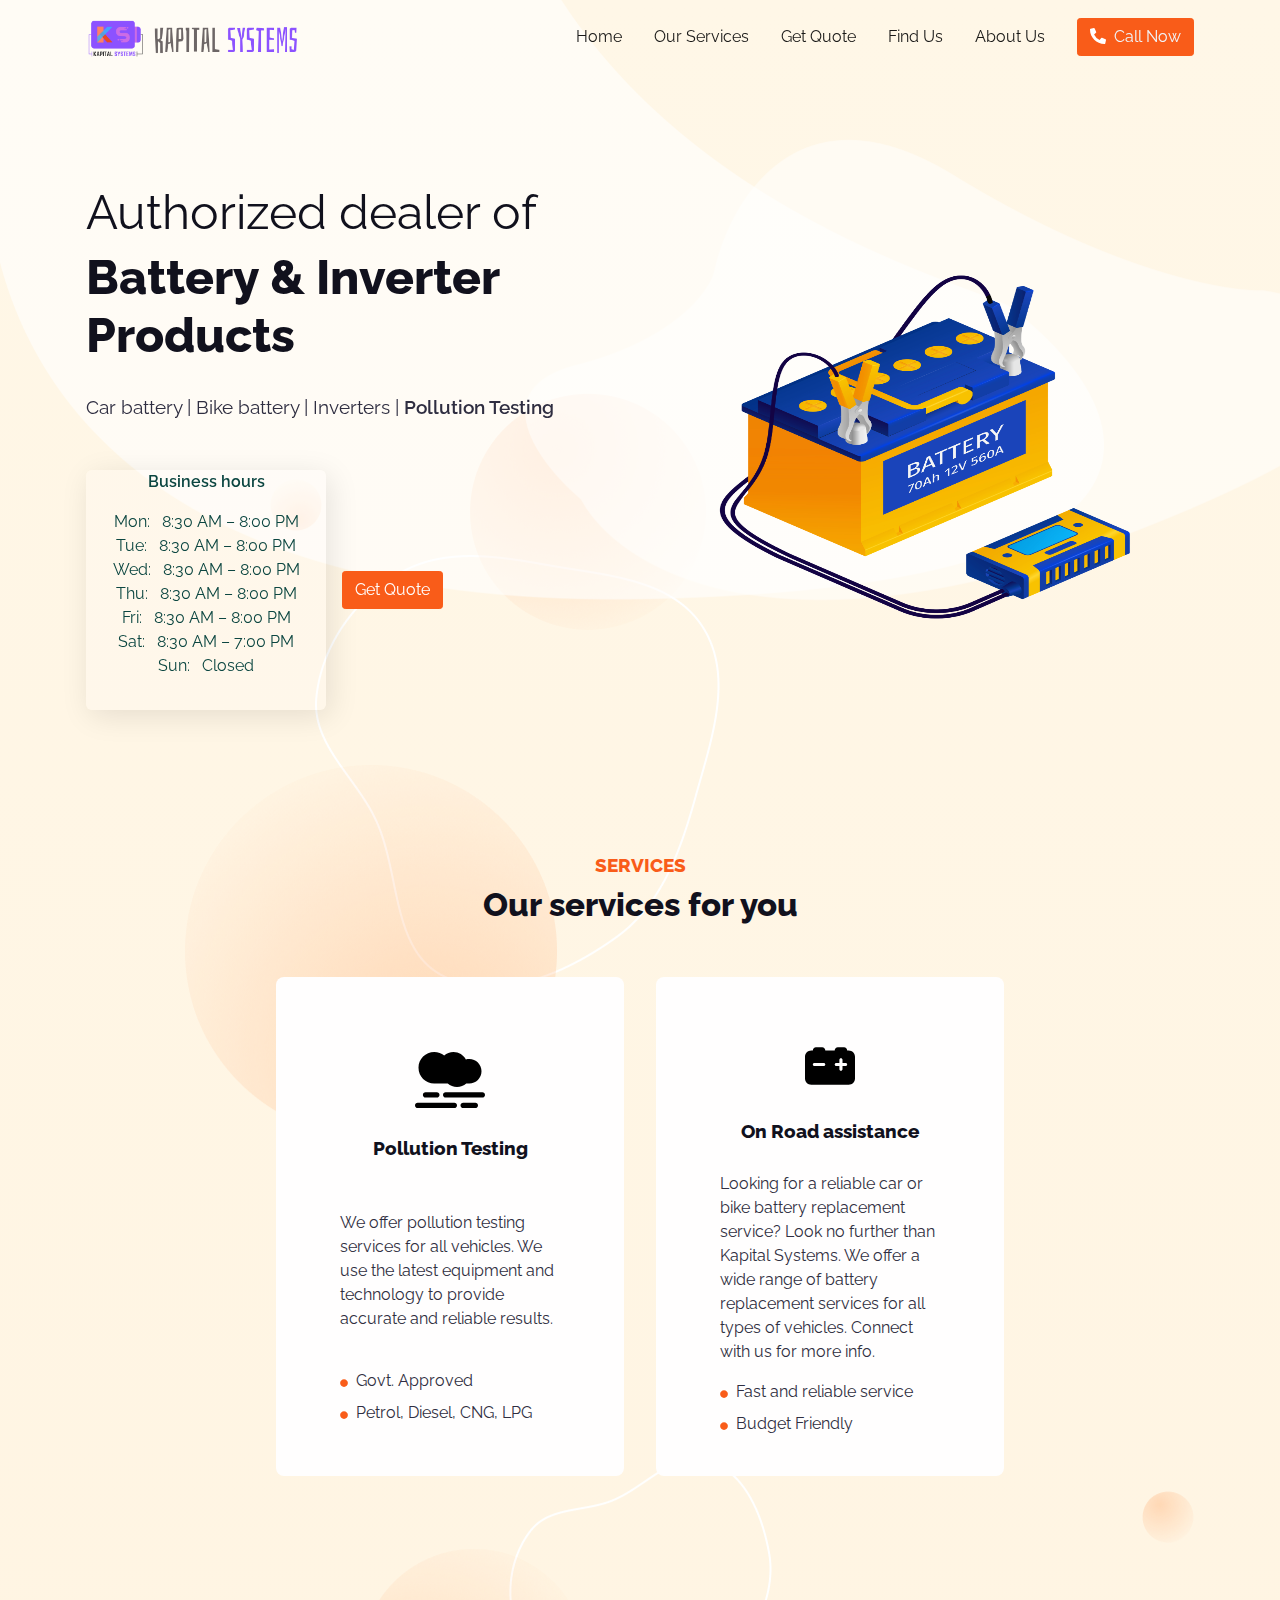
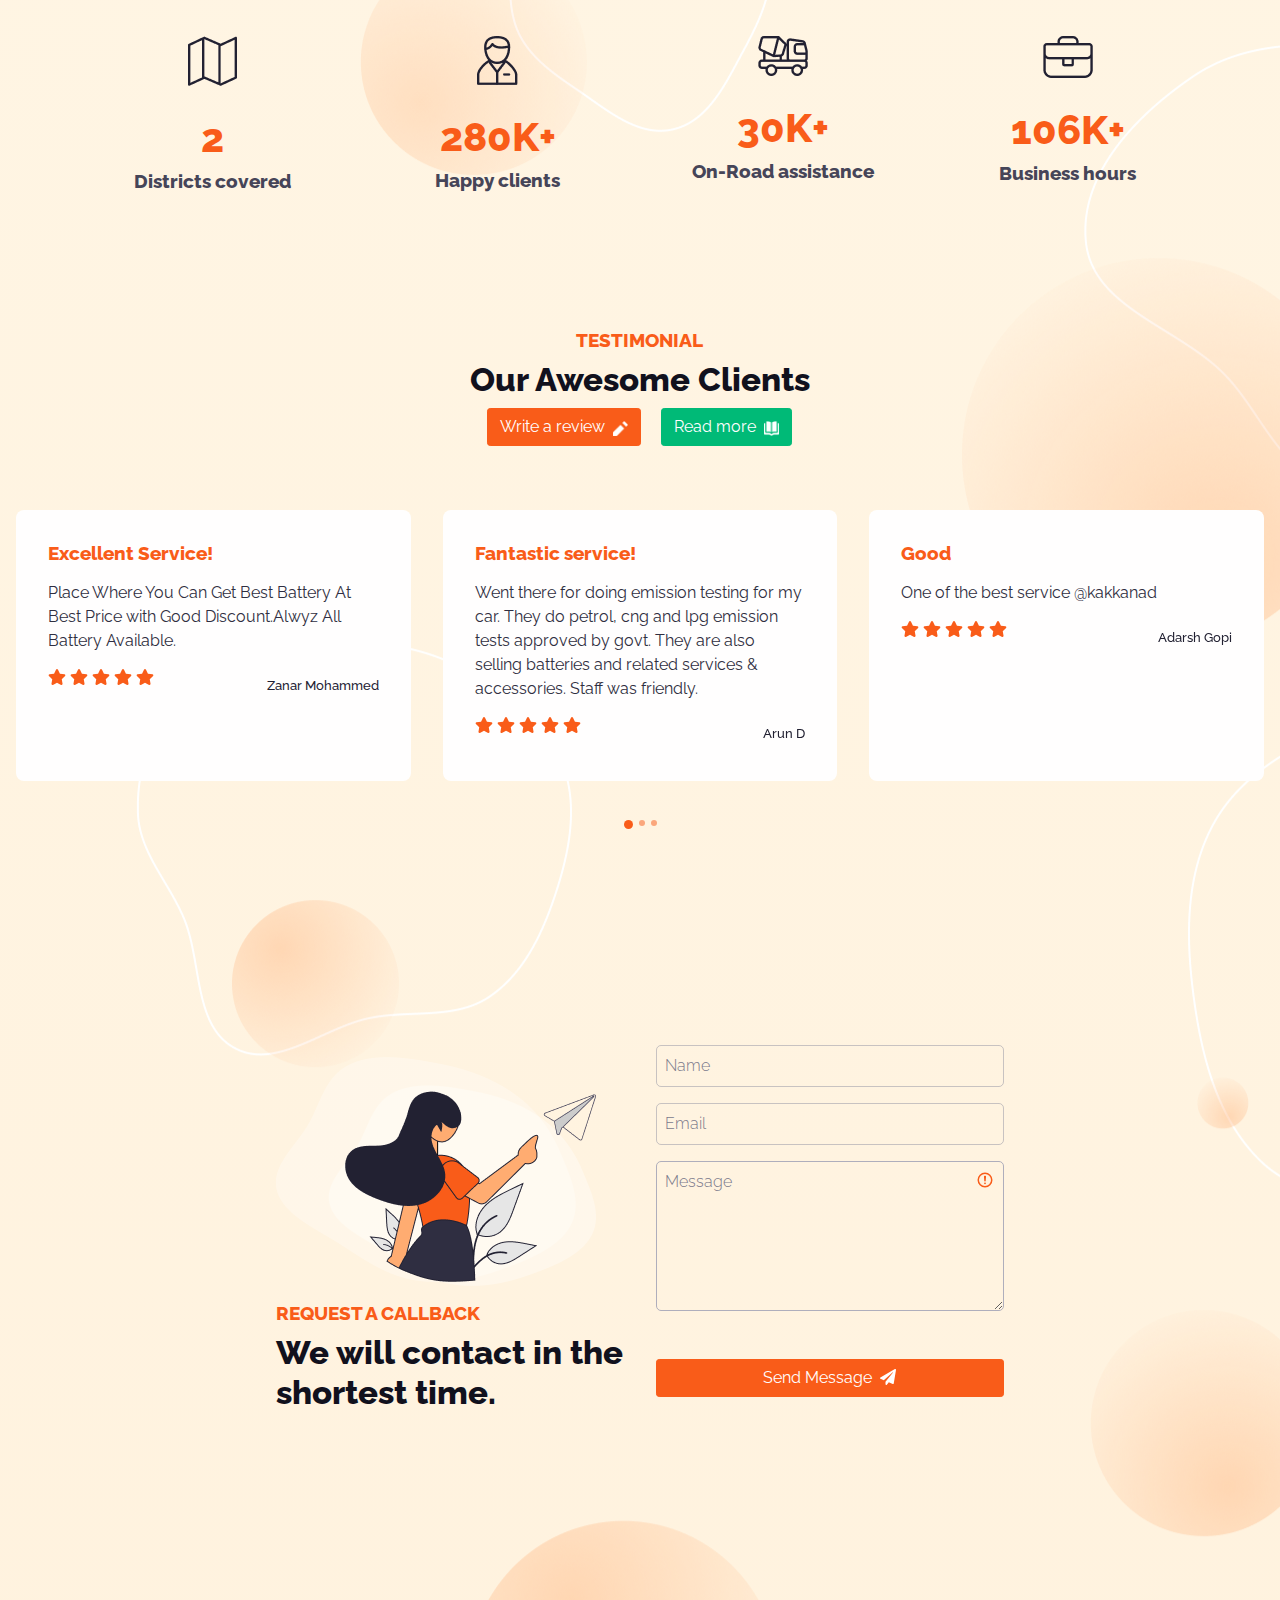
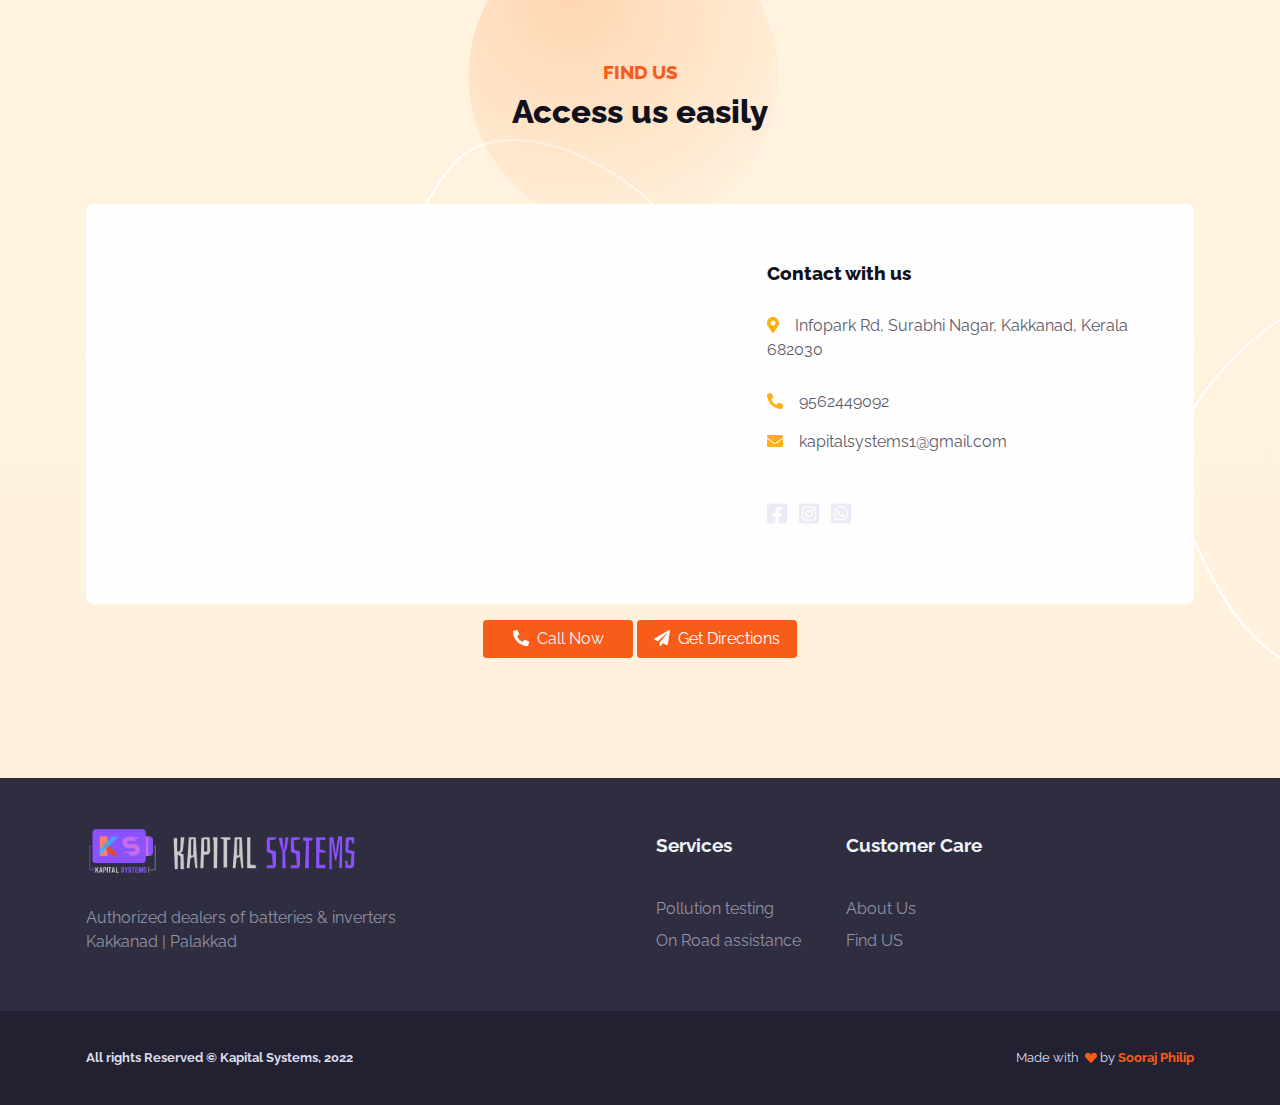
==== index.html @ 6e8b3063 "Delete unwanted files | Html changes" ====
<!DOCTYPE html>
<html lang="en-US" dir="ltr">
  <head>
    <meta charset="utf-8">
    <meta http-equiv="X-UA-Compatible" content="IE=edge">
    <meta name="viewport" content="width=device-width, initial-scale=1">
    <title>Kapital Systems | Battery Store &amp; Pollution Testing Centre</title>
    <meta name="msapplication-TileImage" content="assets/img/favicons/mstile-150x150.png">
    <meta name="theme-color" content="#ffffff">
    <link rel="icon" href="assets/img/logo/kapital_systems_white_logo.png" type="image/png">
    <link href="assets/css/theme.css" rel="stylesheet" />
  </head>
  <body>
    <main class="main" id="top">
      <nav class="navbar navbar-expand-lg navbar-light fixed-top py-3 d-block" data-navbar-on-scroll="data-navbar-on-scroll">
        <div class="container"><a class="navbar-brand" href="index.html"><img src="assets/img/logo/kapital_systems_black.png" height="40" alt="logo" class="me-3" /></a>
          <button class="navbar-toggler" type="button" data-bs-toggle="collapse" data-bs-target="#navbarSupportedContent" aria-controls="navbarSupportedContent" aria-expanded="false" aria-label="Toggle navigation"><span class="navbar-toggler-icon"> </span></button>
          <div class="collapse navbar-collapse border-top border-lg-0 mt-4 mt-lg-0" id="navbarSupportedContent">
            <ul class="navbar-nav ms-auto pt-2 pt-lg-0 font-base">
              <li class="nav-item px-2"><a class="nav-link" aria-current="page" href="index.html">Home</a></li>
              <li class="nav-item px-2"><a class="nav-link" href="#services">Our Services</a></li>
              <!-- <li class="nav-item px-2"><a class="nav-link" href="">Get Quote</a></li> -->
              <li class="nav-item px-2"><a class="nav-link" href="#" data-bs-toggle="modal" data-bs-target="#getQuoteModal">Get Quote</a>
              <li class="nav-item px-2"><a class="nav-link" href="#findUs">Find Us</a></li>
              <li class="nav-item px-2"><a class="nav-link" href="about.html">About Us</a></li>
            </ul>
            <!-- <div class="dropdown d-none d-lg-block">
              <button class="btn bg-soft-warning ms-2" id="dropdownMenuButton1" type="submit" data-bs-toggle="dropdown" aria-expanded="false"><i class="fas fa-search text-warning"></i></button>
              <div class="dropdown-menu dropdown-menu-lg-end p-0 rounded" aria-labelledby="dropdownMenuButton1" style="top:55px">
                <form>
                  <input class="form-control border-200" type="search" placeholder="Search" aria-label="Search" style="background:#FDF1DF;" />
                </form>
              </div>
            </div> -->
            <button class="btn btn-primary order-1 order-lg-0 ms-lg-3" type="submit"><i class="fas fa-phone-alt me-2"></i><a class="text-light" href="tel:9562449092">Call Now</a></button>
          </div>
        </div>
      </nav>
      <section class="py-xxl-10 pb-0" id="home">
        <div class="bg-holder bg-size" style="background-image:url(assets/img/gallery/hero-header-bg.png);background-position:top center;background-size:cover;">
        </div>
        <div class="container">
          <div class="row align-items-center">
            <div class="col-md-5 col-xl-6 col-xxl-7 order-0 order-md-1 text-end"><img class="pt-7 pt-md-0 w-100" src="assets/img/illustrations/hero.png" alt="hero-header" height="400" /></div>
            <div class="col-md-75 col-xl-6 col-xxl-5 text-md-start text-center py-6">
              <h1 class="fw-normal fs-6 fs-xxl-7">Authorized dealer of </h1>
              <h1 class="fw-bolder fs-6 fs-xxl-7 mb-2">Battery & Inverter Products</h1>
              <p class="fs-1 mt-4 mb-5">Car battery | Bike battery | Inverters | <strong>Pollution Testing</strong></p>
              <div class="d-flex align-items-center">
                <div class="floating-box">
                  <ul class="list-unstyled text-center">
                    <p><strong>Business hours</strong></p>
                    <li id="mon-active">
                      <span>Mon:</span>
                      <span class="ms-2">8:30 AM – 8:00 PM</span></li>
                    <li id="tue-active">
                      <span>Tue:</span>
                      <span class="ms-2">8:30 AM – 8:00 PM</span></li>
                    <li id="wed-active">
                      <span>Wed:</span>
                      <span class="ms-2">8:30 AM – 8:00 PM</span></li>
                    <li id="thu-active">
                      <span>Thu:</span>
                      <span class="ms-2">8:30 AM – 8:00 PM</span></li>
                    <li id="fri-active">
                      <span>Fri:</span>
                      <span class="ms-2">8:30 AM – 8:00 PM</span></li>
                    <li id="sat-active">
                      <span>Sat:</span>
                      <span class="ms-2">8:30 AM – 7:00 PM</span></li>
                    <li id="sun-active">
                      <span>Sun:</span>
                      <span class="ms-2">Closed</span>
                    </li>
                  </ul>
                </div>
                <a class="btn btn-primary ms-3" href="#" data-bs-toggle="modal" data-bs-target="#getQuoteModal">Get Quote</a>
              </div>
            </div>
          </div>
        </div>
      </section>
      <section class="py-7" id="services" container-xl="container-xl">
        <div class="container">
          <div class="row justify-content-center">
            <div class="col-md-8 col-lg-5 text-center mb-3">
              <h5 class="text-danger">SERVICES</h5>
              <h2>Our services for you</h2>
            </div>
          </div>
          <div class="row h-100 justify-content-center">
            <div class="col-md-4 pt-4 px-md-2 px-lg-3">
              <div class="card h-100 px-lg-5 card-span">
                <div class="card-body d-flex flex-column justify-content-around">
                  <div class="text-center pt-5"><img class="img-fluid" src="assets/img/icons/smog-solid.svg" alt="Icon" width="70" />
                    <h5 class="my-4">Pollution Testing</h5>
                  </div>
                  <p>We offer pollution testing services for all vehicles. We use the latest equipment and technology to provide accurate and reliable results.</p>
                  <ul class="list-unstyled">
                    <li class="mb-2"><span class="me-2"><i class="fas fa-circle text-primary" style="font-size:.5rem"></i></span>Govt. Approved
                    </li>
                    <li class="mb-2"><span class="me-2"><i class="fas fa-circle text-primary" style="font-size:.5rem"></i></span>Petrol, Diesel, CNG, LPG
                    </li>
                  </ul>
                </div>
              </div>
            </div>
            <div class="col-md-4 pt-4 px-md-2 px-lg-3">
              <div class="card h-100 px-lg-5 card-span">
                <div class="card-body d-flex flex-column justify-content-around">
                  <div class="text-center pt-5"><img class="img-fluid" src="assets/img/icons/car-battery-solid.svg" alt="Icon" width="50" />
                    <h5 class="my-4">On Road assistance</h5>
                  </div>
                  <p>Looking for a reliable car or bike battery replacement service? Look no further than Kapital Systems. We offer a wide range of battery replacement services for all types of vehicles. Connect with us for more info.</p>
                  <ul class="list-unstyled">
                    <li class="mb-2"><span class="me-2"><i class="fas fa-circle text-primary" style="font-size:.5rem"></i></span>Fast and reliable service
                    </li>
                    <li class="mb-2"><span class="me-2"><i class="fas fa-circle text-primary" style="font-size:.5rem"></i></span>Budget Friendly
                    </li>
                  </ul>
                </div>
              </div>
            </div>
          </div>
        </div>
      </section>
      <section class="pt-7 pb-0">
        <div class="container">
          <div class="row">
            <div class="col-6 col-lg mb-5">
              <div class="text-center"><img src="assets/img/icons/states.png" alt="..." />
                <h1 class="text-primary mt-4">2</h1>
                <h5 class="text-800">Districts covered</h5>
              </div>
            </div>
            <div class="col-6 col-lg mb-5">
              <div class="text-center"><img src="assets/img/icons/clients.png" alt="..." />
                <h1 class="text-primary mt-4">280K+</h1>
                <h5 class="text-800">Happy clients</h5>
              </div>
            </div>
            <div class="col-6 col-lg mb-5">
              <div class="text-center"><img src="assets/img/icons/goods.png" alt="..." />
                <h1 class="text-primary mt-4">30K+</h1>
                <h5 class="text-800">On-Road assistance</h5>
              </div>
            </div>
            <div class="col-6 col-lg mb-5">
              <div class="text-center"><img src="assets/img/icons/business.png" alt="..." />
                <h1 class="text-primary mt-4">106K+</h1>
                <h5 class="text-800">Business hours</h5>
              </div>
            </div>
          </div>
        </div>
      </section>
      <section class="py-7">
        <div class="container-fluid">
          <div class="row flex-center">
            <div class="col-md-8 col-lg-5 text-center">
              <h5 class="text-danger">TESTIMONIAL</h5>
              <h2>Our Awesome Clients</h2>
              <a href="https://www.google.com/search?hl=en-IN&gl=in&q=Kapital+Systems+Exide+Battery+-+Exide+Battery+Dealers+Kakkanad,+Exide+Battery+Shops+Kakkanad,+Infopark+Rd,+Surabhi+Nagar,+Thrikkakara,+Kakkanad,+Kerala+682030&ludocid=9882815321944706773&lsig=AB86z5WEfjFJDwlQW6BmQt7SUOcS#lrd=0x3b080c8848f91b29:0x8926d02c854d4ed5,3,,," class="btn btn-primary me-3" type="button" target="_blank">Write a review<img src="assets/img/icons/pen-solid.png" alt="..." height="15" class="ms-2" /></a>
              <a href="https://www.google.com/search?hl=en-IN&gl=in&q=Kapital+Systems+Exide+Battery+-+Exide+Battery+Dealers+Kakkanad,+Exide+Battery+Shops+Kakkanad,+Infopark+Rd,+Surabhi+Nagar,+Thrikkakara,+Kakkanad,+Kerala+682030&ludocid=9882815321944706773&lsig=AB86z5WEfjFJDwlQW6BmQt7SUOcS#lrd=0x3b080c8848f91b29:0x8926d02c854d4ed5,1,,," class="btn btn-success" type="button" target="_blank">Read more<img src="assets/img/icons/book-open-solid.png" alt="..." height="15" class="ms-2" /></a>
            </div>
          </div>
          <div class="carousel slide pt-6" id="carouselExampleDark" data-bs-ride="carousel">
            <div class="carousel-inner">
              <div class="carousel-item active" data-bs-interval="10000">
                <div class="row h-100">
                  <div class="col-md-4 mb-3 mb-md-0">
                    <div class="card h-100 card-span p-3">
                      <div class="card-body">
                        <h5 class="mb-0 text-primary">Excellent Service!</h5>
                        <p class="card-text pt-3">Place Where You Can Get Best Battery At Best Price with Good Discount.Alwyz All Battery Available. </p>
                        <div class="d-xl-flex justify-content-between align-items-center">
                          <div class="d-flex align-items-center mb-3"><i class="fas fa-star text-primary me-1"></i><i class="fas fa-star text-primary me-1"></i><i class="fas fa-star text-primary me-1"></i><i class="fas fa-star text-primary me-1"></i><i class="fas fa-star text-primary me-1"></i></div>
                          <div class="d-flex align-items-center">
                            <div class="flex-1 ms-3">
                              <h6 class="mb-0 fs--1 text-1000 fw-medium">Zanar Mohammed</h6>
                            </div>
                          </div>
                        </div>
                      </div>
                    </div>
                  </div>
                  <div class="col-md-4 mb-3 mb-md-0">
                    <div class="card h-100 card-span p-3">
                      <div class="card-body">
                        <h5 class="mb-0 text-primary">Fantastic service!</h5>
                        <p class="card-text pt-3">Went there for doing emission testing for my car. They do petrol, cng and lpg emission tests approved by govt. They are also selling batteries and related services & accessories. Staff was friendly.</p>
                        <div class="d-xl-flex justify-content-between align-items-center">
                          <div class="d-flex align-items-center mb-3"><i class="fas fa-star text-primary me-1"></i><i class="fas fa-star text-primary me-1"></i><i class="fas fa-star text-primary me-1"></i><i class="fas fa-star text-primary me-1"></i><i class="fas fa-star text-primary me-1"></i></div>
                          <div class="d-flex align-items-center">
                            <div class="flex-1 ms-3">
                              <h6 class="mb-0 fs--1 text-1000 fw-medium">Arun D</h6>
                            </div>
                          </div>
                        </div>
                      </div>
                    </div>
                  </div>
                  <div class="col-md-4 mb-3 mb-md-0">
                    <div class="card h-100 card-span p-3">
                      <div class="card-body">
                        <h5 class="mb-0 text-primary">Good</h5>
                        <p class="card-text pt-3">One of the best service @kakkanad</p>
                        <div class="d-xl-flex justify-content-between align-items-center">
                          <div class="d-flex align-items-center mb-3"><i class="fas fa-star text-primary me-1"></i><i class="fas fa-star text-primary me-1"></i><i class="fas fa-star text-primary me-1"></i><i class="fas fa-star text-primary me-1"></i><i class="fas fa-star text-primary me-1"></i></div>
                          <div class="d-flex align-items-center">
                            <div class="flex-1 ms-3">
                              <h6 class="mb-0 fs--1 text-1000 fw-medium">Adarsh Gopi</h6>
                            </div>
                          </div>
                        </div>
                      </div>
                    </div>
                  </div>
                </div>
              </div>
              <div class="carousel-item" data-bs-interval="2000">
                <div class="row h-100">
                  <div class="col-md-4 mb-3 mb-md-0">
                    <div class="card h-100 card-span p-3">
                      <div class="card-body">
                        <h5 class="mb-0 text-primary">Excellent service!</h5>
                        <p class="card-text pt-3">On calling the number provided, the owner of the shop himself came with the battery on a Sunday and replaced my car's battery at the location where it was stranded. Thanks!</p>
                        <div class="d-xl-flex justify-content-between align-items-center">
                          <div class="d-flex align-items-center mb-3"><i class="fas fa-star text-primary me-1"></i><i class="fas fa-star text-primary me-1"></i><i class="fas fa-star text-primary me-1"></i><i class="fas fa-star text-primary me-1"></i><i class="fas fa-star text-primary me-1"></i></div>
                          <div class="d-flex align-items-center">
                            <div class="flex-1 ms-3">
                              <h6 class="mb-0 fs--1 text-1000 fw-medium">Ashok Jeevan</h6>
                            </div>
                          </div>
                        </div>
                      </div>
                    </div>
                  </div>
                  <div class="col-md-4 mb-3 mb-md-0">
                    <div class="card h-100 card-span p-3">
                      <div class="card-body">
                        <p class="card-text pt-3">Great service and road side assistance. Good prices for battery. Excellent shop.</p>
                        <div class="d-xl-flex justify-content-between align-items-center">
                          <div class="d-flex align-items-center mb-3"><i class="fas fa-star text-primary me-1"></i><i class="fas fa-star text-primary me-1"></i><i class="fas fa-star text-primary me-1"></i><i class="fas fa-star text-primary me-1"></i><i class="fas fa-star text-primary me-1"></i></div>
                          <div class="d-flex align-items-center">
                            <div class="flex-1 ms-3">
                              <h6 class="mb-0 fs--1 text-1000 fw-medium">Babu Varghese</h6>
                            </div>
                          </div>
                        </div>
                      </div>
                    </div>
                  </div>
                  <div class="col-md-4 mb-3 mb-md-0">
                    <div class="card h-100 card-span p-3">
                      <div class="card-body">
                        <p class="card-text pt-3">Good Place to get Genuine Exide batteries for Automobiles. Its located near IMG junction.</p>
                        <div class="d-xl-flex justify-content-between align-items-center">
                          <div class="d-flex align-items-center mb-3"><i class="fas fa-star text-primary me-1"></i><i class="fas fa-star text-primary me-1"></i><i class="fas fa-star text-primary me-1"></i><i class="fas fa-star text-primary me-1"></i><i class="fas fa-star text-primary me-1"></i></div>
                          <div class="d-flex align-items-center">
                            <div class="flex-1 ms-3">
                              <h6 class="mb-0 fs--1 text-1000 fw-medium">Sebastian Peter</h6>
                            </div>
                          </div>
                        </div>
                      </div>
                    </div>
                  </div>
                </div>
              </div>
              <div class="carousel-item">
                <div class="row h-100">
                  <div class="col-md-4 mb-3 mb-md-0">
                    <div class="card h-100 card-span p-3">
                      <div class="card-body">
                        <p class="card-text pt-3">U can get all types of batteries for bike and car as well as inverter</p>
                        <div class="d-xl-flex justify-content-between align-items-center">
                          <div class="d-flex align-items-center mb-3"><i class="fas fa-star text-primary me-1"></i><i class="fas fa-star text-primary me-1"></i><i class="fas fa-star text-primary me-1"></i><i class="fas fa-star text-primary me-1"></i><i class="fas fa-star text-primary me-1"></i></div>
                          <div class="d-flex align-items-center">
                            <div class="flex-1 ms-3">
                              <h6 class="mb-0 fs--1 text-1000 fw-medium">Piyush Chaurasia</h6>
                            </div>
                          </div>
                        </div>
                      </div>
                    </div>
                  </div>
                  <div class="col-md-4 mb-3 mb-md-0">
                    <div class="card h-100 card-span p-3">
                      <div class="card-body">
                        <p class="card-text pt-3">Good service and excellent customer care</p>
                        <div class="d-xl-flex justify-content-between align-items-center">
                          <div class="d-flex align-items-center mb-3"><i class="fas fa-star text-primary me-1"></i><i class="fas fa-star text-primary me-1"></i><i class="fas fa-star text-primary me-1"></i><i class="fas fa-star text-primary me-1"></i><i class="fas fa-star text-primary me-1"></i></div>
                          <div class="d-flex align-items-center">
                            <div class="flex-1 ms-3">
                              <h6 class="mb-0 fs--1 text-1000 fw-medium">Joju George Sajan</h6>
                            </div>
                          </div>
                        </div>
                      </div>
                    </div>
                  </div>
                  <div class="col-md-4 mb-3 mb-md-0">
                    <div class="card h-100 card-span p-3">
                      <div class="card-body">
                        <p class="card-text pt-3">Nice polite and good at their work</p>
                        <div class="d-xl-flex justify-content-between align-items-center">
                          <div class="d-flex align-items-center mb-3"><i class="fas fa-star text-primary me-1"></i><i class="fas fa-star text-primary me-1"></i><i class="fas fa-star text-primary me-1"></i><i class="fas fa-star text-primary me-1"></i><i class="fas fa-star text-primary me-1"></i></div>
                          <div class="d-flex align-items-center">
                            <div class="flex-1 ms-3">
                              <h6 class="mb-0 fs--1 text-1000 fw-medium">Ranjit Nair</h6>
                            </div>
                          </div>
                        </div>
                      </div>
                    </div>
                  </div>
                </div>
              </div>
            </div>
            <div class="row px-3 px-md-0 mt-6">
              <div class="col-12 position-relative">
                <ol class="carousel-indicators">
                  <li class="active" data-bs-target="#carouselExampleDark" data-bs-slide-to="0"></li>
                  <li data-bs-target="#carouselExampleDark" data-bs-slide-to="1"></li>
                  <li data-bs-target="#carouselExampleDark" data-bs-slide-to="2"></li>
                </ol>
              </div>
            </div>
          </div>
        </div>
      </section>
      <section>
        <div class="container">
          <div class="row justify-content-center">
            <div class="col-md-6 col-lg-5 col-xl-4"><img src="assets/img/illustrations/callback.png" alt="..." />
              <h5 class="text-danger">REQUEST A CALLBACK</h5>
              <h2>We will contact in the shortest time.</h2>
            </div>
            <div class="col-md-6 col-lg-5 col-xl-4">
              <form action="mailto:kapitalsystems1@gmail.com" method="post" enctype="text/plain" class="row">
                <div class="mb-3">
                  <label class="form-label visually-hidden" for="inputName">Name</label>
                  <input class="form-control form-quriar-control" id="inputName" type="text" name="name" placeholder="Name" />
                </div>
                <div class="mb-3">
                  <label class="form-label visually-hidden" for="inputEmail">Another label</label>
                  <input class="form-control form-quriar-control" id="inputEmail" type="text" name="mail" placeholder="Email" />
                </div>
                <div class="mb-5">
                  <label class="form-label visually-hidden" for="validationTextarea">Message</label>
                  <textarea class="form-control form-quriar-control is-invalid border-400" id="validationTextarea" name="message" type="text" placeholder="Message" style="height: 150px" required="required"></textarea>
                </div>
                <div class="d-grid">
                  <button class="btn btn-primary" type="submit">Send Message<i class="fas fa-paper-plane ms-2"></i></button>
                </div>
              </form>
            </div>
          </div>
        </div>
      </section>
      <section id="findUs">
        <div class="container">
          <div class="row justify-content-center">
            <div class="col-md-8 col-lg-5 mb-6 text-center">
              <h5 class="text-danger">FIND US</h5>
              <h2>Access us easily</h2>
            </div>
            <div class="col-12">
              <div class="card card-span rounded-2 mb-3">
                <div class="row">
                  <div class="col-md-6 col-lg-7 d-flex">
                    <iframe src="https://www.google.com/maps/embed?pb=!1m18!1m12!1m3!1d3928.9846375582483!2d76.3474373147943!3d10.018125992838721!2m3!1f0!2f0!3f0!3m2!1i1024!2i768!4f13.1!3m3!1m2!1s0x3b080c8848f91b29%3A0x8926d02c854d4ed5!2sKapital%20Systems%20Exide%20Battery%20-%20Exide%20Battery%20Dealers%20Kakkanad%2C%20Exide%20Battery%20Shops%20Kakkanad!5e0!3m2!1sen!2sin!4v1662135644530!5m2!1sen!2sin" style="border:0;" allowfullscreen="" loading="lazy" referrerpolicy="no-referrer-when-downgrade" class="w-100 fit-cover rounded-md-start rounded-top rounded-md-top-0" width="600" height="400"></iframe>

                  </div>
                  <div class="col-md-6 col-lg-5 d-flex flex-center">
                    <div class="card-body">
                      <h5>Contact with us</h5>
                      <p class="text-700 my-4"> <i class="fas fa-map-marker-alt text-warning me-3"></i><span>Infopark Rd, Surabhi Nagar, Kakkanad, Kerala 682030</span></p>
                      <p><i class="fas fa-phone-alt text-warning me-3"></i><span class="text-700">9562449092</span></p>
                      <p><i class="fas fa-envelope text-warning me-3"> </i><a class="text-700" href="mailto:vctung@outlook.com">kapitalsystems1@gmail.com</a></p>
                      <ul class="list-unstyled list-inline mt-5">
                        <li class="list-inline-item"><a class="text-decoration-none" href="https://www.facebook.com/Zanar.Mohammed" target="_blank"><i class="fab fa-facebook-square fs-2"></i></a></li>
                        <li class="list-inline-item"><a class="text-decoration-none" href="https://www.instagram.com/zanr_mohmed/" target="_blank"><i class="fab fa-instagram-square fs-2"></i></a></li>
                        <li class="list-inline-item"><a class="text-decoration-none" href="https://wa.me/9562449092" target="_blank"><i class="fab fa-whatsapp-square fs-2"></i></a></li>
                      </ul>
                    </div>
                  </div>
                </div>
              </div>
              <div class="text-center">
                <button class="btn btn-primary px-4" type="submit"><i class="fas fa-phone-alt me-2"></i><a class="text-light" href="tel:9562449092">Call Now</a></button>
                <a href="https://www.google.com/maps/dir//Kapital+Systems/data=!4m8!4m7!1m0!1m5!1m1!1s0x3b080c8848f91b29:0x8926d02c854d4ed5!2m2!1d76.349626!2d10.018125999999999" class="btn btn-primary px-3" target="_blank"><i class="fas fa-paper-plane me-2"></i>Get Directions</a>
              </div>
            </div>
          </div>
        </div>
      </section>
      <section class="bg-900 pb-0 pt-5">
        <div class="container">
          <div class="row">
            <div class="col-12 col-sm-12 col-lg-6 mb-4 order-0 order-sm-0"><a class="text-decoration-none" href="#"><img src="assets/img/logo/kapital_systems_white.png" height="51" alt="" /></a>
              <p class="text-500 my-4">Authorized dealers of batteries & inverters<br />Kakkanad | Palakkad</p>
            </div>
            <div class="col-6 col-sm-4 col-lg-2 mb-3 order-3 order-sm-2">
              <h5 class="lh-lg fw-bold text-light mb-4 font-sans-serif">Services</h5>
              <ul class="list-unstyled mb-md-4 mb-lg-0">
                <li class="lh-lg"><a class="text-500" href="#services">Pollution testing</a></li>
                <li class="lh-lg"><a class="text-500" href="#services">On Road assistance</a></li>
              </ul>
            </div>
            <div class="col-6 col-sm-4 col-lg-2 mb-3 order-3 order-sm-2">
              <h5 class="lh-lg fw-bold text-light mb-4 font-sans-serif"> Customer Care</h5>
              <ul class="list-unstyled mb-md-4 mb-lg-0">
                <li class="lh-lg"><a class="text-500" href="about.html">About Us</a></li>
                <li class="lh-lg"><a class="text-500" href="#findUs">Find US</a></li>
              </ul>
            </div>
          </div>
        </div>
      </section>
      <section class="py-0 bg-1000">
        <div class="container">
          <div class="row justify-content-md-between justify-content-evenly py-4">
            <div class="col-12 col-sm-8 col-md-6 col-lg-auto text-center text-md-start">
              <p class="fs--1 my-2 fw-bold text-200">All rights Reserved &copy; Kapital Systems, 2022</p>
            </div>
            <div class="col-12 col-sm-8 col-md-6">
              <p class="fs--1 my-2 text-center text-md-end text-200"> Made with&nbsp;
                <svg class="bi bi-suit-heart-fill" xmlns="http://www.w3.org/2000/svg" width="12" height="12" fill="#F95C19" viewBox="0 0 16 16">
                  <path d="M4 1c2.21 0 4 1.755 4 3.92C8 2.755 9.79 1 12 1s4 1.755 4 3.92c0 3.263-3.234 4.414-7.608 9.608a.513.513 0 0 1-.784 0C3.234 9.334 0 8.183 0 4.92 0 2.755 1.79 1 4 1z"></path>
                </svg>&nbsp;by&nbsp;<a class="fw-bold text-primary" href="https://linktr.ee/soorajphilip" target="_blank">Sooraj Philip</a>
              </p>
            </div>
          </div>
        </div>
      </section>
      <div class="modal fade" id="getQuoteModal" tabindex="-1" aria-labelledby="getQuoteModalLabel" aria-hidden="true">
        <div class="modal-dialog modal-lg modal-dialog-centered">
          <div class="modal-content overflow-hidden">
            <div class="modal-header p-0">
              <div class="ratio ratio-16x9" id="exampleModalLabel">
                <iframe src="https://docs.google.com/forms/d/e/1FAIpQLSdIK9k3GdagWjSFjYNmu-fayhAQruAC7ggH0GF4DQ6BlAqumw/viewform?embedded=true" width="640" height="812" frameborder="0" marginheight="0" marginwidth="0">Loading…</iframe>
              </div>
            </div>
            <div class="modal-footer">
              <button class="btn btn-primary" type="button" data-bs-dismiss="modal">Close</button>
            </div>
          </div>
        </div>
      </div>
    </main>
    <script src="vendors/@popperjs/popper.min.js"></script>
    <script src="vendors/bootstrap/bootstrap.min.js"></script>
    <script src="vendors/is/is.min.js"></script>
    <script src="https://polyfill.io/v3/polyfill.min.js?features=window.scroll"></script>
    <script src="vendors/fontawesome/all.min.js"></script>
    <script src="assets/js/theme.js"></script>
    <link href="https://fonts.googleapis.com/css2?family=Raleway:wght@200;300;400;500;600;700;800&amp;display=swap" rel="stylesheet">
  </body>
</html>
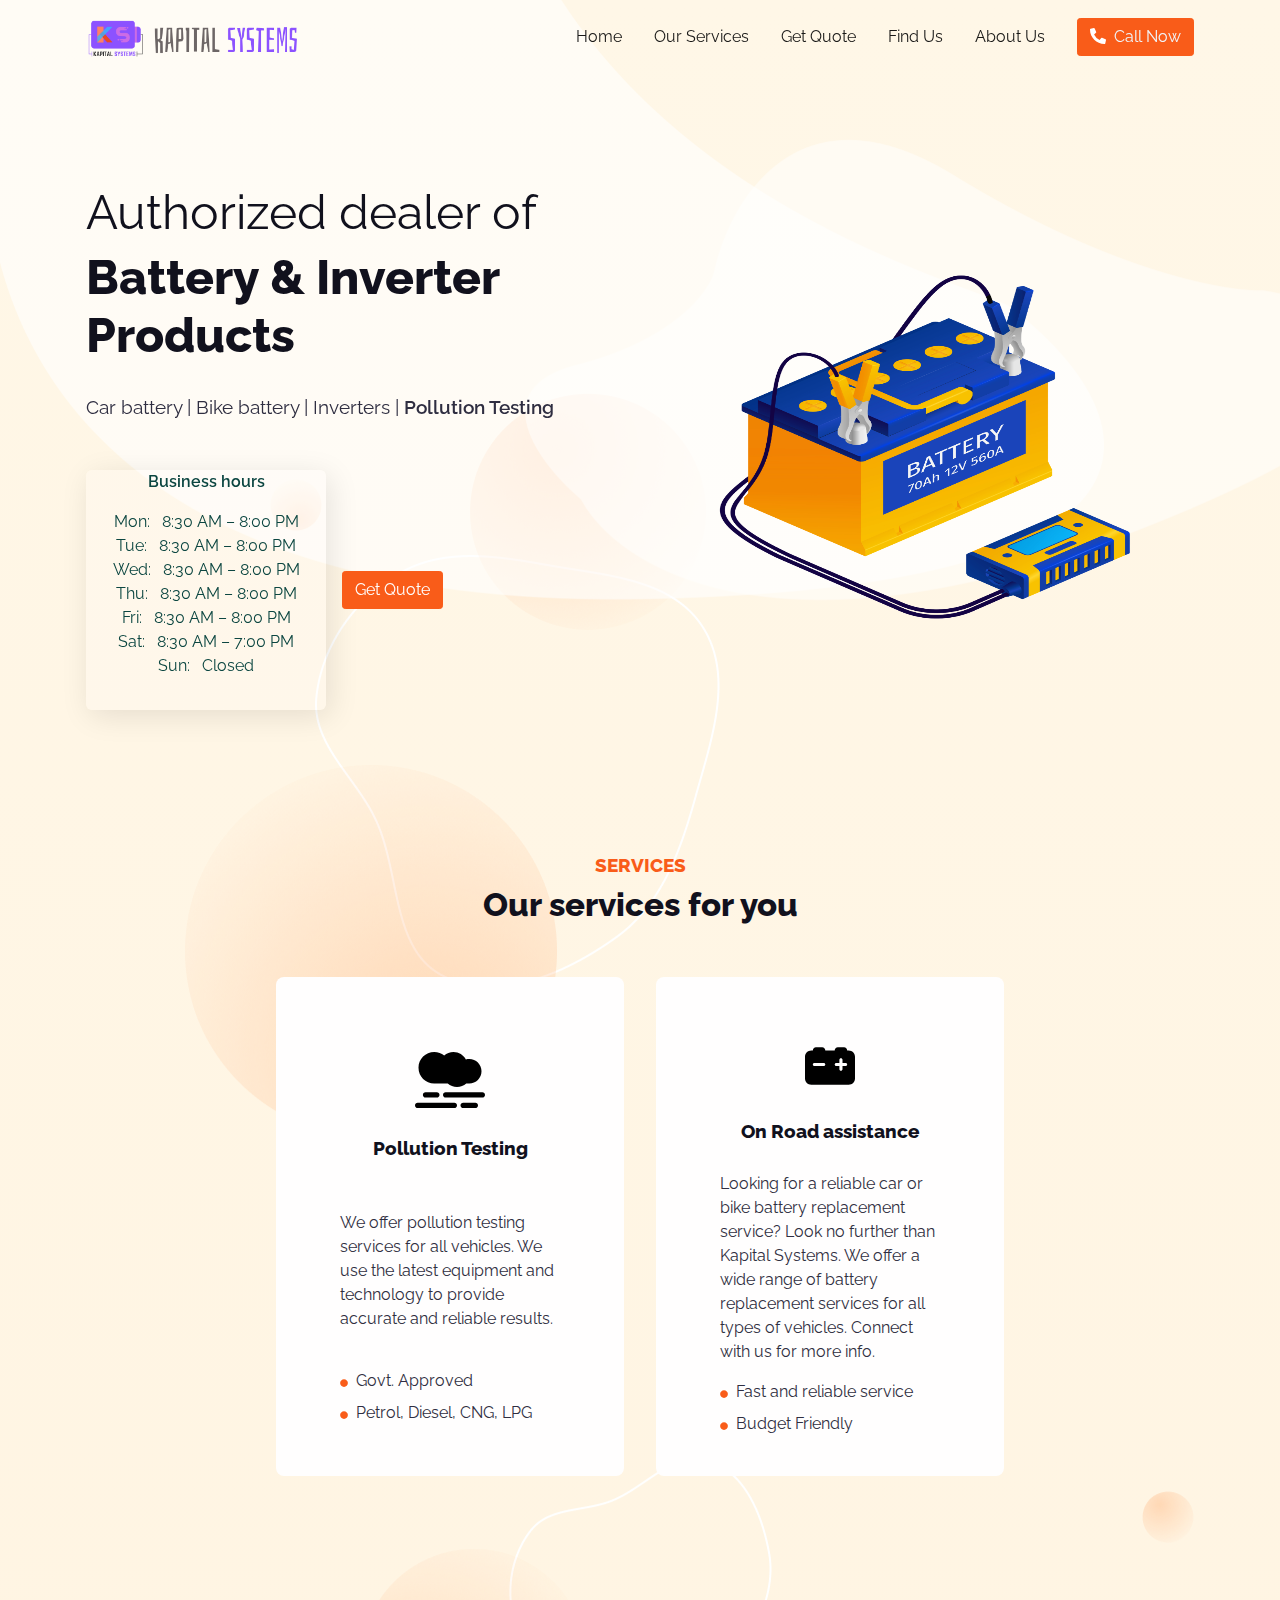
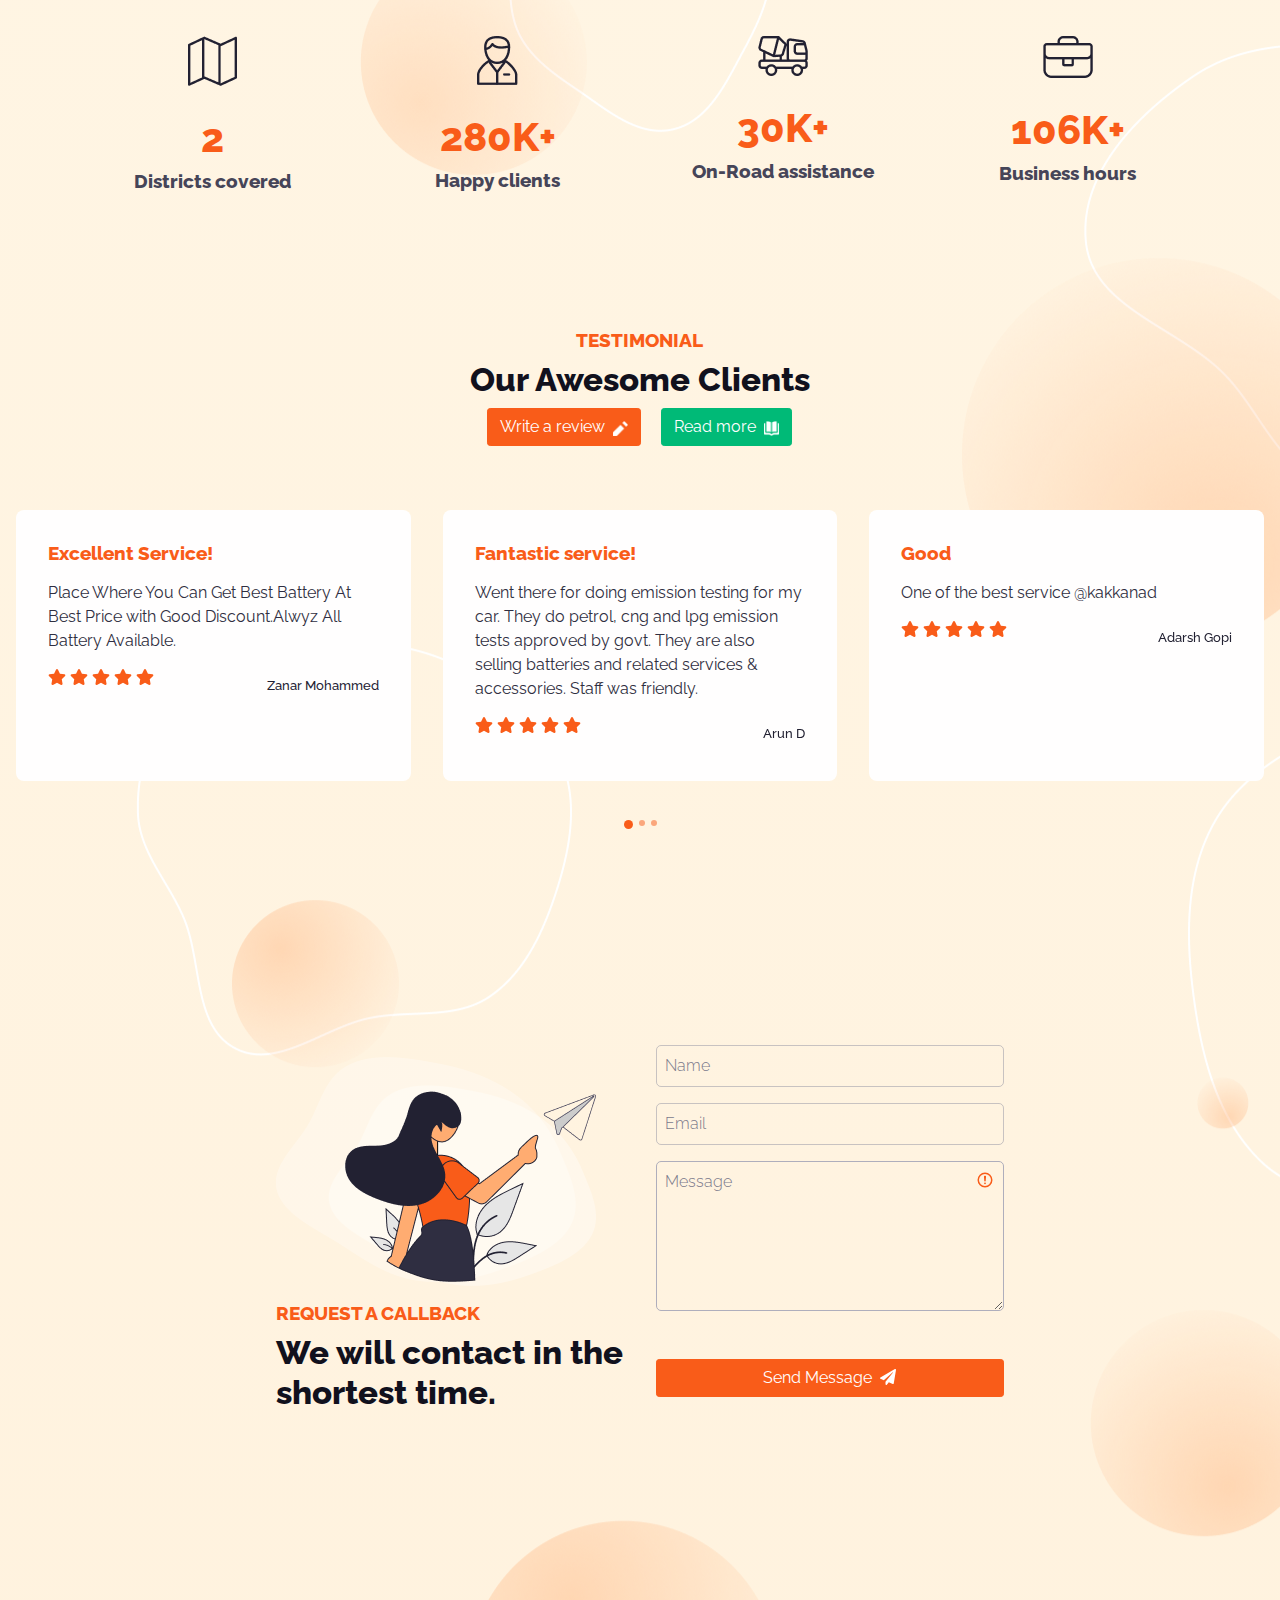
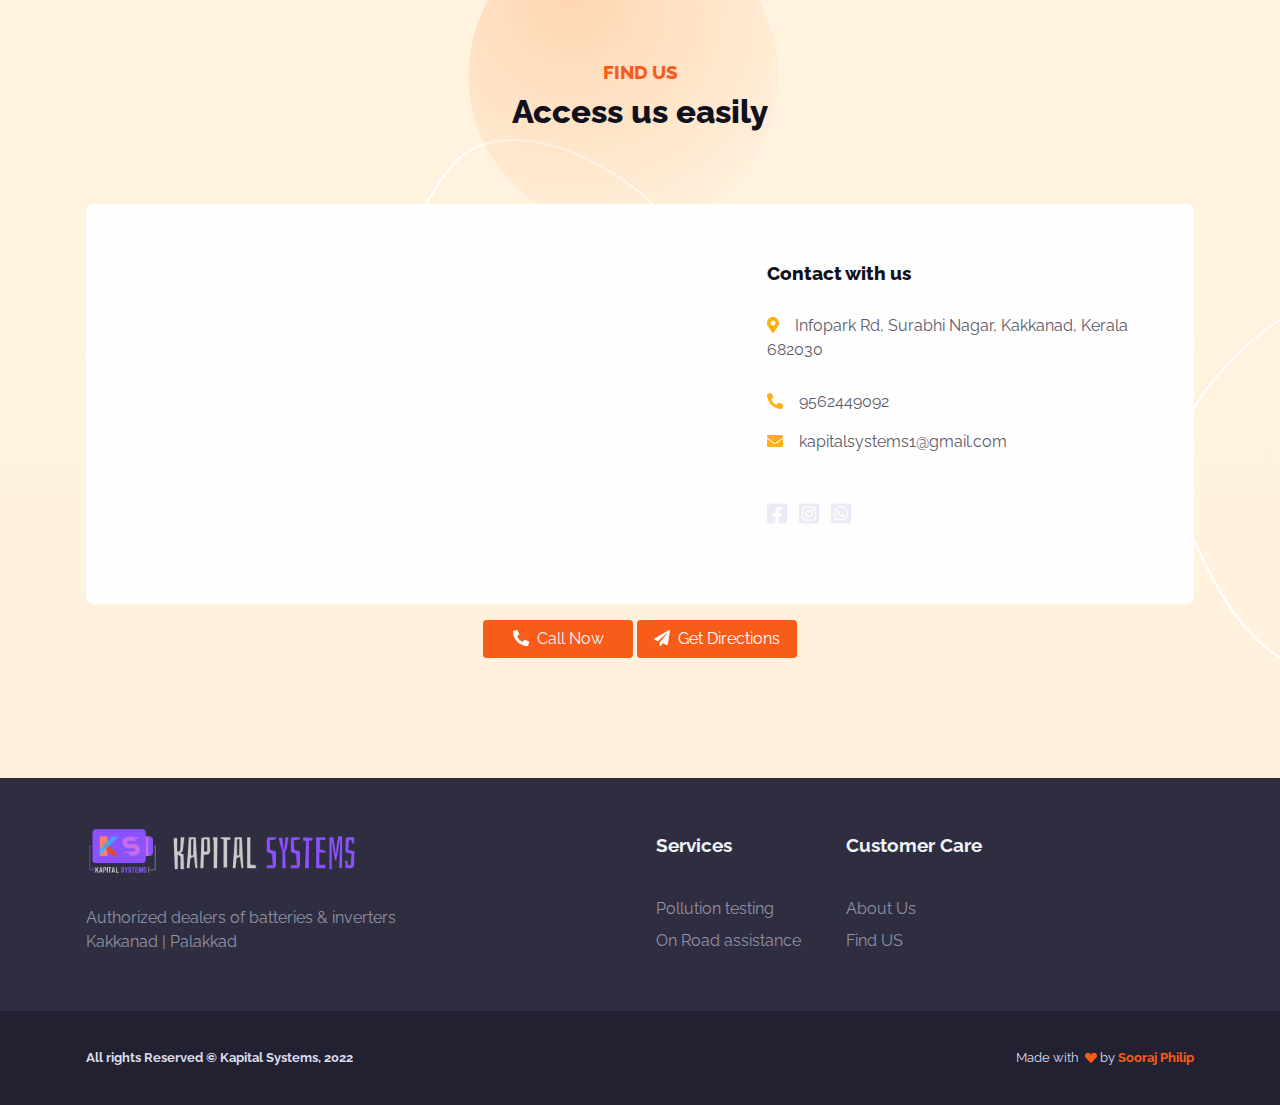
==== commit 6b667448: "Design bug fix" ====
--- a/index.html
+++ b/index.html
@@ -13,7 +13,7 @@
   <body>
     <main class="main" id="top">
       <nav class="navbar navbar-expand-lg navbar-light fixed-top py-3 d-block" data-navbar-on-scroll="data-navbar-on-scroll">
-        <div class="container"><a class="navbar-brand" href="index.html"><img src="assets/img/logo/kapital_systems_black.png" height="40" alt="logo" class="me-3" /></a>
+        <div class="container"><a class="navbar-brand me-0" href="index.html"><img src="assets/img/logo/kapital_systems_black.png" height="40" alt="logo" class="me-3" /></a>
           <button class="navbar-toggler" type="button" data-bs-toggle="collapse" data-bs-target="#navbarSupportedContent" aria-controls="navbarSupportedContent" aria-expanded="false" aria-label="Toggle navigation"><span class="navbar-toggler-icon"> </span></button>
           <div class="collapse navbar-collapse border-top border-lg-0 mt-4 mt-lg-0" id="navbarSupportedContent">
             <ul class="navbar-nav ms-auto pt-2 pt-lg-0 font-base">
@@ -42,7 +42,7 @@
         <div class="container">
           <div class="row align-items-center">
             <div class="col-md-5 col-xl-6 col-xxl-7 order-0 order-md-1 text-end"><img class="pt-7 pt-md-0 w-100" src="assets/img/illustrations/hero.png" alt="hero-header" height="400" /></div>
-            <div class="col-md-75 col-xl-6 col-xxl-5 text-md-start text-center py-6">
+            <div class="col-md-7 col-xl-6 col-xxl-5 text-md-start text-center py-6">
               <h1 class="fw-normal fs-6 fs-xxl-7">Authorized dealer of </h1>
               <h1 class="fw-bolder fs-6 fs-xxl-7 mb-2">Battery & Inverter Products</h1>
               <p class="fs-1 mt-4 mb-5">Car battery | Bike battery | Inverters | <strong>Pollution Testing</strong></p>
